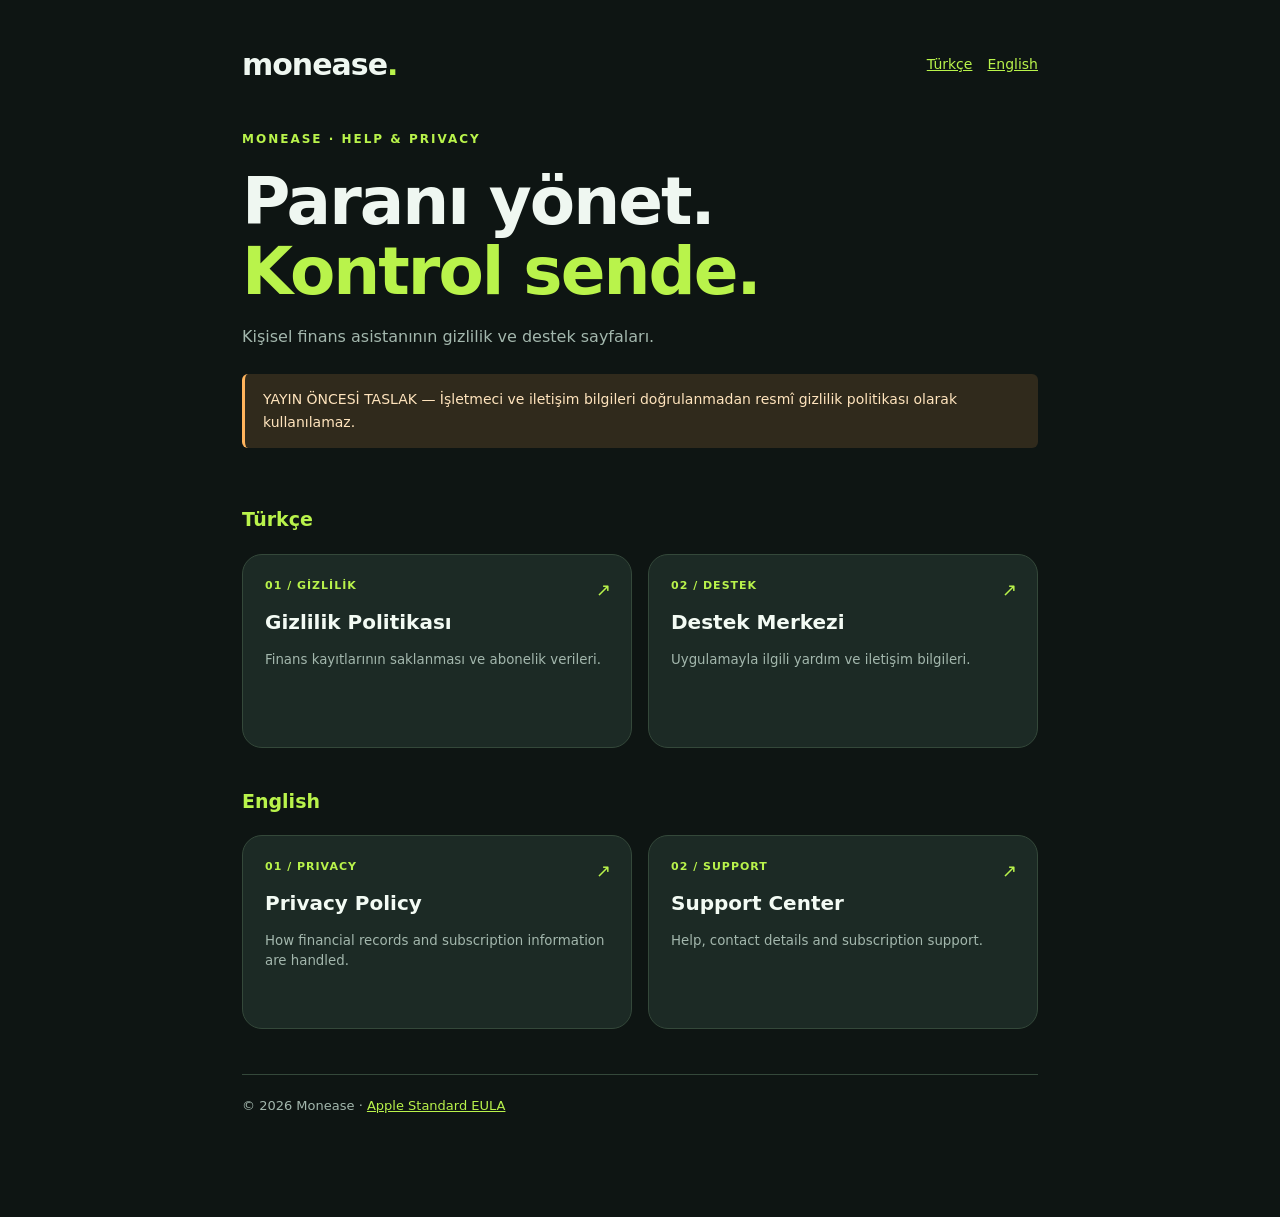
==== index.html @ 0b160845 "Add files via upload" ====
<!doctype html>
<html lang="tr"><head><meta charset="utf-8"><meta name="viewport" content="width=device-width, initial-scale=1"><meta name="theme-color" content="#0e1513">
<title>Monease — Gizlilik ve Destek / Privacy & Support</title>
<meta name="description" content="Monease kişisel finans asistanı: gizlilik politikası ve destek. Monease finance assistant: privacy policy and support.">
<link rel="icon" type="image/png" href="icon.png"><link rel="stylesheet" href="style.css"></head>
<body><main>
<header><a href="index.html" class="brand brand-link">monease<span>.</span></a><nav aria-label="Site navigation"><a href="#turkce">Türkçe</a><a href="#english">English</a></nav></header>
<section class="hero"><div class="eyebrow">MONEASE · HELP & PRIVACY</div><h1>Paranı yönet.<br><em>Kontrol sende.</em></h1><p>Kişisel finans asistanının gizlilik ve destek sayfaları.</p><div class="site-status">YAYIN ÖNCESİ TASLAK — İşletmeci ve iletişim bilgileri doğrulanmadan resmî gizlilik politikası olarak kullanılamaz.</div></section>
<section id="turkce"><h2>Türkçe</h2><div class="site-grid">
<a class="site-tile" href="privacy-tr.html"><span class="tile-kicker">01 / GİZLİLİK</span><strong>Gizlilik Politikası</strong><small>Finans kayıtlarının saklanması ve abonelik verileri.</small><span class="tile-arrow">↗</span></a>
<a class="site-tile" href="support-tr.html"><span class="tile-kicker">02 / DESTEK</span><strong>Destek Merkezi</strong><small>Uygulamayla ilgili yardım ve iletişim bilgileri.</small><span class="tile-arrow">↗</span></a>
</div></section>
<section id="english"><h2>English</h2><div class="site-grid">
<a class="site-tile" href="privacy-en.html"><span class="tile-kicker">01 / PRIVACY</span><strong>Privacy Policy</strong><small>How financial records and subscription information are handled.</small><span class="tile-arrow">↗</span></a>
<a class="site-tile" href="support-en.html"><span class="tile-kicker">02 / SUPPORT</span><strong>Support Center</strong><small>Help, contact details and subscription support.</small><span class="tile-arrow">↗</span></a>
</div></section>
<footer>© 2026 Monease · <a href="https://www.apple.com/legal/internet-services/itunes/dev/stdeula/">Apple Standard EULA</a></footer>
</main></body></html>
---- style.css ----
:root{color-scheme:dark;--bg:#0e1513;--card:#1c2a25;--text:#eff7f1;--muted:#a3b7ad;--accent:#b9f34b}
*{box-sizing:border-box}body{margin:0;background:var(--bg);color:var(--text);font:16px/1.65 -apple-system,BlinkMacSystemFont,"Segoe UI",system-ui,sans-serif}
main{max-width:840px;margin:40px auto;padding:0 22px 60px}.brand{font-size:30px;font-weight:800;letter-spacing:-1px}.brand span{color:var(--accent)}
h1{font-size:clamp(27px,4vw,42px);line-height:1.18;margin:18px 0}h2{font-size:19px;margin:34px 0 9px;color:var(--accent)}
p,li{color:var(--muted)}a{color:var(--accent)}.card{padding:20px 24px;border-radius:18px;background:var(--card);border:1px solid #34483a}
.note{padding:13px 16px;border-left:3px solid #ffb45d;background:#302a1c;color:#ffe4bd}
header{display:flex;justify-content:space-between;align-items:center;gap:16px;flex-wrap:wrap}nav{font-size:14px;display:flex;gap:15px}footer{border-top:1px solid #34483a;margin-top:45px;padding-top:20px;color:var(--muted);font-size:13px}

.brand-link{text-decoration:none;color:var(--text)}.brand-link:hover{color:var(--text)}
.hero{padding:40px 0 18px}.hero h1{font-size:clamp(36px,7vw,66px);letter-spacing:-2px;line-height:1.05;max-width:690px}.hero h1 em{color:var(--accent);font-style:normal}
.eyebrow{color:var(--accent);font-size:12px;font-weight:800;letter-spacing:2px}.site-status{margin:24px 0 4px;padding:14px 18px;background:#302a1c;border-left:3px solid #ffb45d;border-radius:6px;color:#ffe4bd;font-size:14px}
.site-grid{display:grid;grid-template-columns:repeat(2,minmax(0,1fr));gap:16px;margin:18px 0 38px}.site-tile{position:relative;display:flex;flex-direction:column;gap:11px;min-height:194px;padding:22px;border:1px solid #34483a;border-radius:20px;background:var(--card);text-decoration:none;transition:border-color .2s,transform .2s}.site-tile:hover{border-color:var(--accent);transform:translateY(-2px)}.tile-kicker{font-size:11px;font-weight:800;letter-spacing:1px;color:var(--accent)}.site-tile strong{color:#f3fbf4;font-size:20px}.site-tile small{color:var(--muted);line-height:1.5}.tile-arrow{position:absolute;right:20px;top:20px;color:var(--accent);font-size:18px}
@media(max-width:610px){main{margin:20px auto}.site-grid{grid-template-columns:1fr}.site-tile{min-height:150px}.hero{padding-top:24px}}
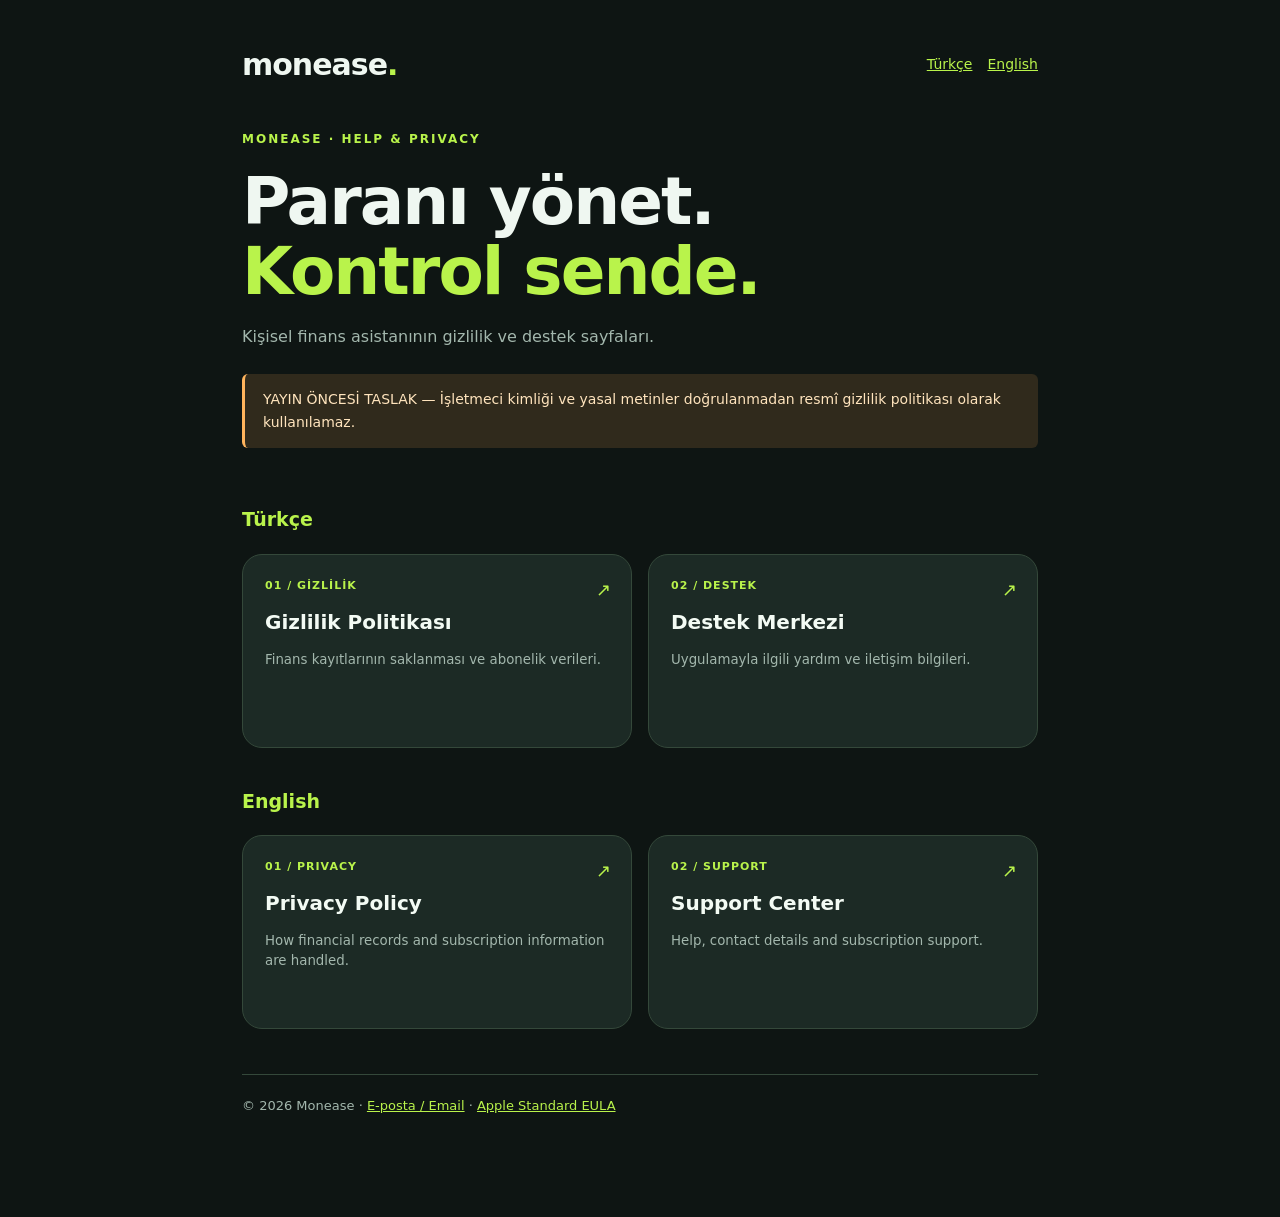
==== commit 644ea155: "Add files via upload" ====
--- a/index.html
+++ b/index.html
@@ -5,7 +5,7 @@
 <link rel="icon" type="image/png" href="icon.png"><link rel="stylesheet" href="style.css"></head>
 <body><main>
 <header><a href="index.html" class="brand brand-link">monease<span>.</span></a><nav aria-label="Site navigation"><a href="#turkce">Türkçe</a><a href="#english">English</a></nav></header>
-<section class="hero"><div class="eyebrow">MONEASE · HELP & PRIVACY</div><h1>Paranı yönet.<br><em>Kontrol sende.</em></h1><p>Kişisel finans asistanının gizlilik ve destek sayfaları.</p><div class="site-status">YAYIN ÖNCESİ TASLAK — İşletmeci ve iletişim bilgileri doğrulanmadan resmî gizlilik politikası olarak kullanılamaz.</div></section>
+<section class="hero"><div class="eyebrow">MONEASE · HELP & PRIVACY</div><h1>Paranı yönet.<br><em>Kontrol sende.</em></h1><p>Kişisel finans asistanının gizlilik ve destek sayfaları.</p><div class="site-status">YAYIN ÖNCESİ TASLAK — İşletmeci kimliği ve yasal metinler doğrulanmadan resmî gizlilik politikası olarak kullanılamaz.</div></section>
 <section id="turkce"><h2>Türkçe</h2><div class="site-grid">
 <a class="site-tile" href="privacy-tr.html"><span class="tile-kicker">01 / GİZLİLİK</span><strong>Gizlilik Politikası</strong><small>Finans kayıtlarının saklanması ve abonelik verileri.</small><span class="tile-arrow">↗</span></a>
 <a class="site-tile" href="support-tr.html"><span class="tile-kicker">02 / DESTEK</span><strong>Destek Merkezi</strong><small>Uygulamayla ilgili yardım ve iletişim bilgileri.</small><span class="tile-arrow">↗</span></a>
@@ -14,5 +14,5 @@
 <a class="site-tile" href="privacy-en.html"><span class="tile-kicker">01 / PRIVACY</span><strong>Privacy Policy</strong><small>How financial records and subscription information are handled.</small><span class="tile-arrow">↗</span></a>
 <a class="site-tile" href="support-en.html"><span class="tile-kicker">02 / SUPPORT</span><strong>Support Center</strong><small>Help, contact details and subscription support.</small><span class="tile-arrow">↗</span></a>
 </div></section>
-<footer>© 2026 Monease · <a href="https://www.apple.com/legal/internet-services/itunes/dev/stdeula/">Apple Standard EULA</a></footer>
+<footer>© 2026 Monease · <a href="mailto:atilla.poyraz1998@gmail.com">E-posta / Email</a> · <a href="https://www.apple.com/legal/internet-services/itunes/dev/stdeula/">Apple Standard EULA</a></footer>
 </main></body></html>
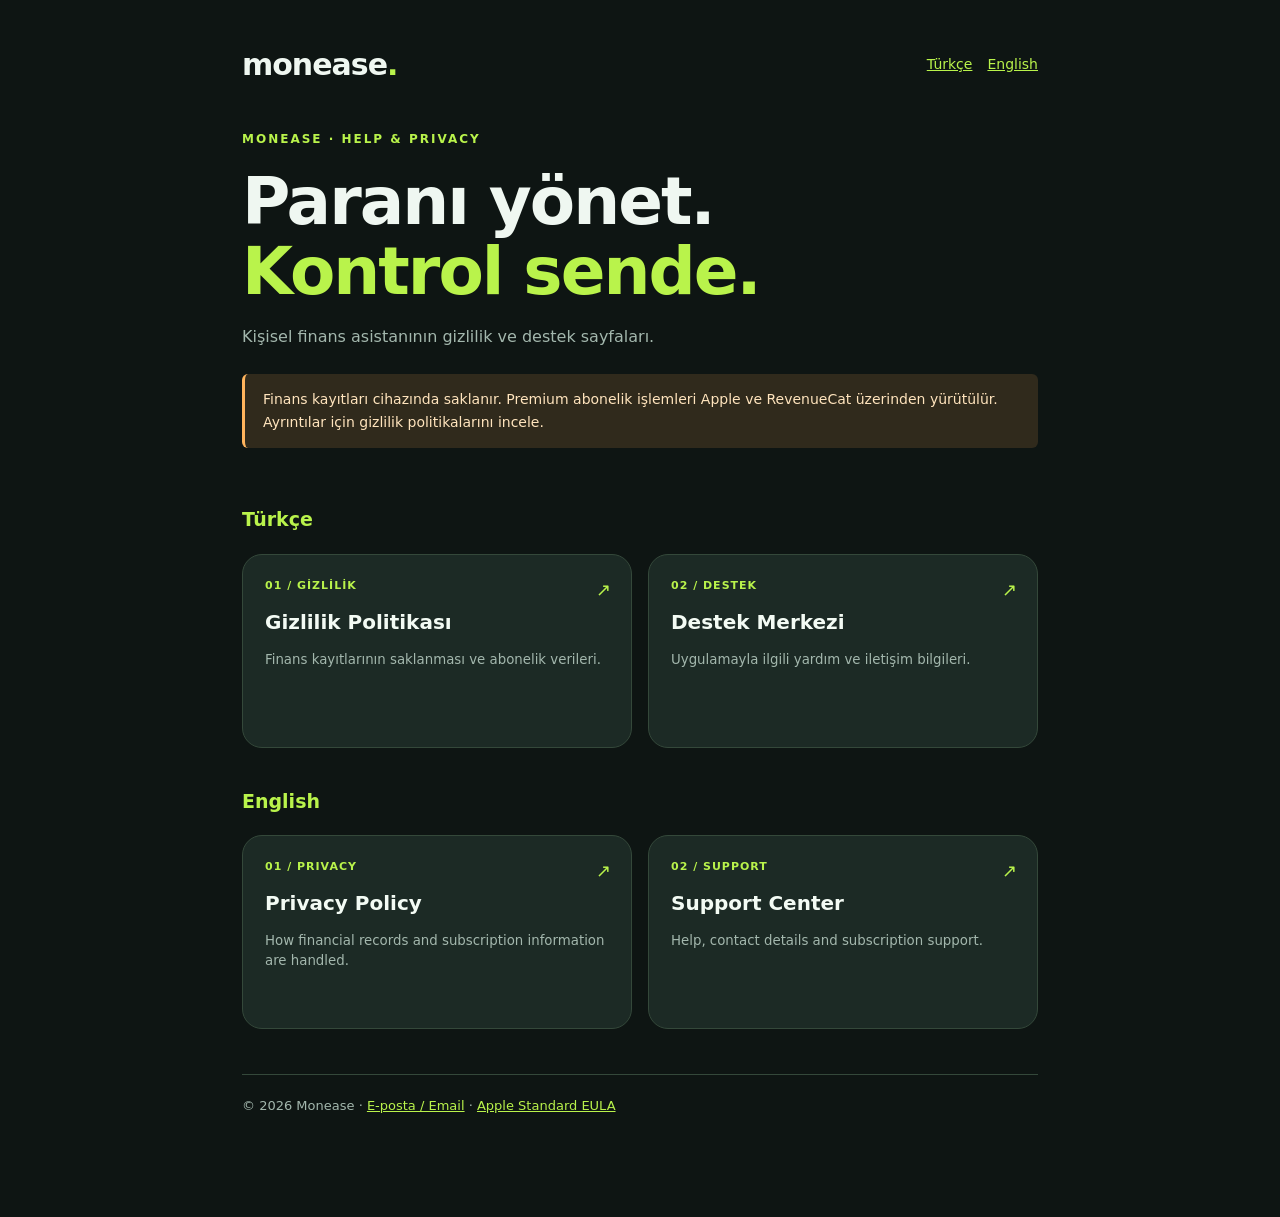
==== commit 83ea5aca: "Monease: review privacy disclosures and update bilingual support guidance" ====
--- a/index.html
+++ b/index.html
@@ -5,7 +5,7 @@
 <link rel="icon" type="image/png" href="icon.png"><link rel="stylesheet" href="style.css"></head>
 <body><main>
 <header><a href="index.html" class="brand brand-link">monease<span>.</span></a><nav aria-label="Site navigation"><a href="#turkce">Türkçe</a><a href="#english">English</a></nav></header>
-<section class="hero"><div class="eyebrow">MONEASE · HELP & PRIVACY</div><h1>Paranı yönet.<br><em>Kontrol sende.</em></h1><p>Kişisel finans asistanının gizlilik ve destek sayfaları.</p><div class="site-status">YAYIN ÖNCESİ TASLAK — İşletmeci kimliği ve yasal metinler doğrulanmadan resmî gizlilik politikası olarak kullanılamaz.</div></section>
+<section class="hero"><div class="eyebrow">MONEASE · HELP & PRIVACY</div><h1>Paranı yönet.<br><em>Kontrol sende.</em></h1><p>Kişisel finans asistanının gizlilik ve destek sayfaları.</p><div class="site-status">Finans kayıtları cihazında saklanır. Premium abonelik işlemleri Apple ve RevenueCat üzerinden yürütülür. Ayrıntılar için gizlilik politikalarını incele.</div></section>
 <section id="turkce"><h2>Türkçe</h2><div class="site-grid">
 <a class="site-tile" href="privacy-tr.html"><span class="tile-kicker">01 / GİZLİLİK</span><strong>Gizlilik Politikası</strong><small>Finans kayıtlarının saklanması ve abonelik verileri.</small><span class="tile-arrow">↗</span></a>
 <a class="site-tile" href="support-tr.html"><span class="tile-kicker">02 / DESTEK</span><strong>Destek Merkezi</strong><small>Uygulamayla ilgili yardım ve iletişim bilgileri.</small><span class="tile-arrow">↗</span></a>
